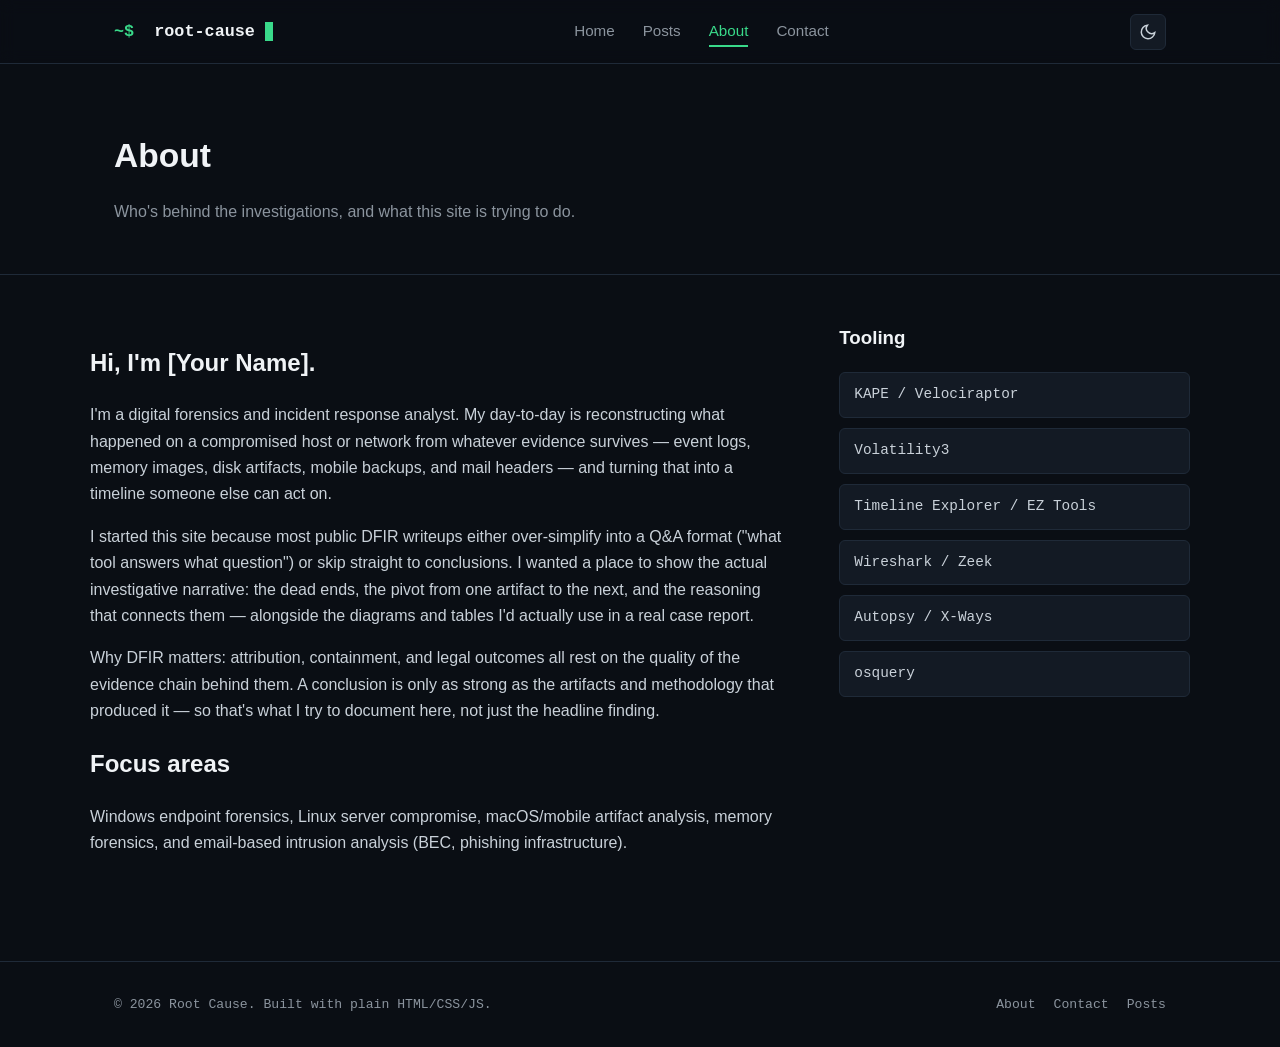
==== about.html @ 230860d8 "Initial Root Cause site Co-Authored-By: Claude Sonnet 5.5 <noreply@anthropic.com>" ====
<!DOCTYPE html>
<html lang="en">
<head>
  <meta charset="UTF-8">
  <meta name="viewport" content="width=device-width, initial-scale=1.0">
  <title>About | Root Cause</title>
  <meta name="description" content="About the analyst behind Root Cause — background, tooling, and focus areas in DFIR.">
  <link rel="stylesheet" href="css/style.css">
  <link rel="stylesheet" href="css/syntax-highlight.css">
</head>
<body>

  <header class="site-header">
    <div class="container">
      <a href="index.html" class="brand"><span class="prompt">~$</span>&nbsp;root-cause<span class="cursor"></span></a>
      <nav>
        <ul class="nav-links">
          <li><a href="index.html">Home</a></li>
          <li><a href="posts/index.html">Posts</a></li>
          <li><a href="about.html" class="active">About</a></li>
          <li><a href="contact.html">Contact</a></li>
        </ul>
      </nav>
      <div class="nav-actions">
        <button class="theme-toggle" data-theme-toggle aria-label="Toggle dark/light theme">
          <svg class="icon-moon" viewBox="0 0 24 24" fill="none" stroke="currentColor" stroke-width="2"><path d="M21 12.79A9 9 0 1111.21 3 7 7 0 0021 12.79z"/></svg>
          <svg class="icon-sun" viewBox="0 0 24 24" fill="none" stroke="currentColor" stroke-width="2"><circle cx="12" cy="12" r="5"/><path d="M12 1v2M12 21v2M4.22 4.22l1.42 1.42M18.36 18.36l1.42 1.42M1 12h2M21 12h2M4.22 19.78l1.42-1.42M18.36 5.64l1.42-1.42"/></svg>
        </button>
        <button class="nav-burger" data-nav-burger aria-label="Toggle menu">
          <svg viewBox="0 0 24 24" width="18" height="18" fill="none" stroke="currentColor" stroke-width="2"><path d="M3 12h18M3 6h18M3 18h18"/></svg>
        </button>
      </div>
    </div>
  </header>

  <div class="mobile-nav" data-mobile-nav>
    <ul>
      <li><a href="index.html">Home</a></li>
      <li><a href="posts/index.html">Posts</a></li>
      <li><a href="about.html">About</a></li>
      <li><a href="contact.html">Contact</a></li>
    </ul>
  </div>

  <main>
    <div class="page-header">
      <div class="container">
        <h1>About</h1>
        <p>Who's behind the investigations, and what this site is trying to do.</p>
      </div>
    </div>

    <div class="container about-grid">
      <div class="reveal">
        <h2 style="color:var(--text-bright);">Hi, I'm [Your Name].</h2>
        <p>
          I'm a digital forensics and incident response analyst. My day-to-day is reconstructing
          what happened on a compromised host or network from whatever evidence survives —
          event logs, memory images, disk artifacts, mobile backups, and mail headers — and
          turning that into a timeline someone else can act on.
        </p>
        <p>
          I started this site because most public DFIR writeups either over-simplify into a
          Q&amp;A format ("what tool answers what question") or skip straight to conclusions.
          I wanted a place to show the actual investigative narrative: the dead ends, the
          pivot from one artifact to the next, and the reasoning that connects them —
          alongside the diagrams and tables I'd actually use in a real case report.
        </p>
        <p>
          Why DFIR matters: attribution, containment, and legal outcomes all rest on the
          quality of the evidence chain behind them. A conclusion is only as strong as the
          artifacts and methodology that produced it — so that's what I try to document here,
          not just the headline finding.
        </p>
        <h2 style="color:var(--text-bright);">Focus areas</h2>
        <p>Windows endpoint forensics, Linux server compromise, macOS/mobile artifact analysis, memory forensics, and email-based intrusion analysis (BEC, phishing infrastructure).</p>
      </div>

      <div class="reveal">
        <h3 style="color:var(--text-bright); margin-top:0;">Tooling</h3>
        <ul class="skill-list">
          <li>KAPE / Velociraptor</li>
          <li>Volatility3</li>
          <li>Timeline Explorer / EZ Tools</li>
          <li>Wireshark / Zeek</li>
          <li>Autopsy / X-Ways</li>
          <li>osquery</li>
        </ul>
      </div>
    </div>
  </main>

  <footer class="site-footer">
    <div class="container">
      <span>© 2026 Root Cause. Built with plain HTML/CSS/JS.</span>
      <div class="footer-links">
        <a href="about.html">About</a>
        <a href="contact.html">Contact</a>
        <a href="posts/index.html">Posts</a>
      </div>
    </div>
  </footer>

  <script src="js/main.js"></script>
</body>
</html>
---- css/style.css ----
/* ==========================================================================
   DFIR Blog — core stylesheet
   No external fonts/CDNs: system font stack only, for fast/offline loads.
   ========================================================================== */

:root {
  --bg: #0a0e14;
  --bg-elevated: #111721;
  --bg-card: #131a24;
  --border: #1f2a38;
  --text: #c9d1d9;
  --text-dim: #8b949e;
  --text-bright: #f0f3f6;
  --accent: #39d98a;
  --accent-dim: #23a466;
  --accent-2: #58a6ff;
  --danger: #f85149;
  --warning: #d29922;
  --code-bg: #0d1117;
  --shadow: 0 4px 24px rgba(0, 0, 0, 0.4);
  --font-body: -apple-system, BlinkMacSystemFont, "Segoe UI", Roboto, "Helvetica Neue", Arial, sans-serif;
  --font-mono: ui-monospace, SFMono-Regular, "Cascadia Code", Consolas, "Liberation Mono", Menlo, monospace;
  --radius: 6px;
  --max-width: 1100px;
  --header-h: 64px;
}

[data-theme="light"] {
  --bg: #f6f8fa;
  --bg-elevated: #ffffff;
  --bg-card: #ffffff;
  --border: #d0d7de;
  --text: #1f2328;
  --text-dim: #57606a;
  --text-bright: #0a0e14;
  --accent: #1a7f4e;
  --accent-dim: #146b41;
  --accent-2: #0969da;
  --danger: #cf222e;
  --warning: #9a6700;
  --code-bg: #f6f8fa;
  --shadow: 0 4px 24px rgba(140, 149, 159, 0.2);
}

* { box-sizing: border-box; }

html {
  scroll-behavior: smooth;
}

body {
  margin: 0;
  background: var(--bg);
  color: var(--text);
  font-family: var(--font-body);
  font-size: 16px;
  line-height: 1.65;
  transition: background 0.25s ease, color 0.25s ease;
}

img { max-width: 100%; display: block; }

a { color: var(--accent-2); text-decoration: none; }
a:hover { text-decoration: underline; }

.container {
  max-width: var(--max-width);
  margin: 0 auto;
  padding: 0 24px;
}

/* ---------- Header / Nav ---------- */

.site-header {
  position: sticky;
  top: 0;
  z-index: 100;
  height: var(--header-h);
  display: flex;
  align-items: center;
  background: rgba(10, 14, 20, 0.85);
  backdrop-filter: blur(8px);
  border-bottom: 1px solid var(--border);
}

[data-theme="light"] .site-header {
  background: rgba(246, 248, 250, 0.85);
}

.site-header .container {
  display: flex;
  align-items: center;
  justify-content: space-between;
  width: 100%;
}

.brand {
  display: flex;
  align-items: center;
  gap: 10px;
  font-family: var(--font-mono);
  font-weight: 600;
  font-size: 1.05rem;
  color: var(--text-bright);
}

.brand .prompt {
  color: var(--accent);
}

.brand .cursor {
  display: inline-block;
  width: 8px;
  height: 1.1em;
  background: var(--accent);
  animation: blink 1.1s steps(1) infinite;
  vertical-align: text-bottom;
}

@keyframes blink {
  0%, 49% { opacity: 1; }
  50%, 100% { opacity: 0; }
}

.nav-links {
  display: flex;
  align-items: center;
  gap: 28px;
  list-style: none;
  margin: 0;
  padding: 0;
}

.nav-links a {
  color: var(--text-dim);
  font-size: 0.95rem;
  font-weight: 500;
  position: relative;
  padding: 4px 0;
}

.nav-links a:hover,
.nav-links a.active {
  color: var(--accent);
  text-decoration: none;
}

.nav-links a.active::after {
  content: "";
  position: absolute;
  left: 0; right: 0; bottom: -4px;
  height: 2px;
  background: var(--accent);
}

.nav-actions {
  display: flex;
  align-items: center;
  gap: 14px;
}

.theme-toggle, .nav-burger {
  background: var(--bg-card);
  border: 1px solid var(--border);
  color: var(--text);
  border-radius: var(--radius);
  width: 36px;
  height: 36px;
  display: flex;
  align-items: center;
  justify-content: center;
  cursor: pointer;
  transition: border-color 0.2s ease, transform 0.15s ease;
}

.theme-toggle:hover, .nav-burger:hover {
  border-color: var(--accent);
  transform: translateY(-1px);
}

.icon-sun, .icon-moon { display: none; width: 18px; height: 18px; }
[data-theme="light"] .icon-sun { display: block; }
:root:not([data-theme="light"]) .icon-moon { display: block; }

.nav-burger { display: none; }

/* ---------- Hero ---------- */

.hero {
  padding: 88px 0 64px;
  border-bottom: 1px solid var(--border);
  position: relative;
  overflow: hidden;
}

.hero::before {
  content: "";
  position: absolute;
  inset: 0;
  background-image:
    linear-gradient(var(--border) 1px, transparent 1px),
    linear-gradient(90deg, var(--border) 1px, transparent 1px);
  background-size: 40px 40px;
  opacity: 0.25;
  mask-image: radial-gradient(ellipse at top left, black, transparent 70%);
  pointer-events: none;
}

.hero .container { position: relative; }

.eyebrow {
  font-family: var(--font-mono);
  color: var(--accent);
  font-size: 0.85rem;
  letter-spacing: 0.08em;
  text-transform: uppercase;
  margin-bottom: 14px;
}

.hero h1 {
  font-size: clamp(1.9rem, 4vw, 2.8rem);
  line-height: 1.2;
  color: var(--text-bright);
  margin: 0 0 18px;
  max-width: 760px;
}

.hero p.lede {
  font-size: 1.1rem;
  color: var(--text-dim);
  max-width: 640px;
  margin: 0 0 30px;
}

.btn {
  display: inline-flex;
  align-items: center;
  gap: 8px;
  padding: 12px 22px;
  border-radius: var(--radius);
  font-weight: 600;
  font-size: 0.95rem;
  border: 1px solid transparent;
  cursor: pointer;
  transition: transform 0.15s ease, box-shadow 0.15s ease, background 0.15s ease;
}

.btn:hover { text-decoration: none; transform: translateY(-2px); }

.btn-primary {
  background: var(--accent);
  color: #04140b;
}
.btn-primary:hover { box-shadow: 0 6px 20px rgba(57, 217, 138, 0.35); }

.btn-ghost {
  background: transparent;
  border-color: var(--border);
  color: var(--text);
}
.btn-ghost:hover { border-color: var(--accent); color: var(--accent); }

.hero-actions { display: flex; gap: 14px; flex-wrap: wrap; }

/* ---------- Section headings ---------- */

.section {
  padding: 56px 0;
}

.section-head {
  display: flex;
  align-items: baseline;
  justify-content: space-between;
  margin-bottom: 28px;
  flex-wrap: wrap;
  gap: 12px;
}

.section-head h2 {
  font-size: 1.5rem;
  color: var(--text-bright);
  margin: 0;
}

.section-head .view-all {
  font-family: var(--font-mono);
  font-size: 0.9rem;
}

/* ---------- Post cards / grid ---------- */

.post-grid {
  display: grid;
  grid-template-columns: repeat(auto-fill, minmax(300px, 1fr));
  gap: 20px;
}

.post-card {
  background: var(--bg-card);
  border: 1px solid var(--border);
  border-radius: var(--radius);
  padding: 22px;
  display: flex;
  flex-direction: column;
  gap: 12px;
  transition: border-color 0.2s ease, transform 0.2s ease, box-shadow 0.2s ease;
  opacity: 0;
  transform: translateY(14px);
}

.post-card.in-view {
  opacity: 1;
  transform: translateY(0);
}

.post-card:hover {
  border-color: var(--accent);
  transform: translateY(-3px);
  box-shadow: var(--shadow);
}

.post-card .meta-row {
  display: flex;
  align-items: center;
  gap: 10px;
  font-family: var(--font-mono);
  font-size: 0.78rem;
  color: var(--text-dim);
}

.post-card h3 {
  margin: 0;
  font-size: 1.15rem;
  color: var(--text-bright);
}

.post-card h3 a { color: inherit; }

.post-card p {
  margin: 0;
  color: var(--text-dim);
  font-size: 0.92rem;
  flex: 1;
}

.tag-row {
  display: flex;
  flex-wrap: wrap;
  gap: 6px;
}

.tag {
  font-family: var(--font-mono);
  font-size: 0.72rem;
  padding: 3px 9px;
  border-radius: 999px;
  border: 1px solid var(--border);
  color: var(--text-dim);
}

.badge {
  font-family: var(--font-mono);
  font-size: 0.72rem;
  padding: 3px 9px;
  border-radius: 999px;
  font-weight: 600;
  text-transform: uppercase;
  letter-spacing: 0.03em;
}

.badge-beginner { background: rgba(57, 217, 138, 0.15); color: var(--accent); }
.badge-intermediate { background: rgba(210, 153, 34, 0.15); color: var(--warning); }
.badge-advanced { background: rgba(248, 81, 73, 0.15); color: var(--danger); }

/* ---------- Filters (posts index) ---------- */

.filter-bar {
  display: flex;
  flex-wrap: wrap;
  gap: 10px;
  margin-bottom: 30px;
}

.filter-chip {
  font-family: var(--font-mono);
  font-size: 0.85rem;
  background: var(--bg-card);
  border: 1px solid var(--border);
  color: var(--text-dim);
  padding: 7px 16px;
  border-radius: 999px;
  cursor: pointer;
  transition: all 0.15s ease;
}

.filter-chip:hover { border-color: var(--accent); color: var(--text); }

.filter-chip.active {
  background: var(--accent);
  border-color: var(--accent);
  color: #04140b;
}

.empty-state {
  color: var(--text-dim);
  font-family: var(--font-mono);
  padding: 40px 0;
  text-align: center;
}

/* ---------- Article ---------- */

.article-header {
  padding: 56px 0 32px;
  border-bottom: 1px solid var(--border);
}

.article-header h1 {
  font-size: clamp(1.6rem, 3.4vw, 2.3rem);
  color: var(--text-bright);
  margin: 14px 0;
}

.frontmatter {
  display: flex;
  flex-wrap: wrap;
  gap: 10px 24px;
  font-family: var(--font-mono);
  font-size: 0.85rem;
  color: var(--text-dim);
  margin: 18px 0;
}

.frontmatter .fm-item strong {
  color: var(--text);
  font-weight: 600;
}

.killchain-box {
  background: var(--bg-card);
  border-left: 3px solid var(--accent);
  border-radius: 0 var(--radius) var(--radius) 0;
  padding: 16px 20px;
  margin-top: 20px;
  font-size: 0.98rem;
}

.killchain-box .label {
  font-family: var(--font-mono);
  color: var(--accent);
  font-size: 0.75rem;
  text-transform: uppercase;
  letter-spacing: 0.08em;
  display: block;
  margin-bottom: 6px;
}

.article-body-wrap {
  display: grid;
  grid-template-columns: minmax(0, 1fr) 240px;
  gap: 48px;
  padding: 40px 0 80px;
  align-items: start;
}

.article-body {
  max-width: 720px;
  font-size: 1.03rem;
}

.article-body h2 {
  color: var(--text-bright);
  font-size: 1.4rem;
  margin: 44px 0 16px;
  scroll-margin-top: 84px;
}

.article-body h3 {
  color: var(--text-bright);
  font-size: 1.15rem;
  margin: 34px 0 12px;
  scroll-margin-top: 84px;
}

.article-body p { margin: 0 0 18px; color: var(--text); }
.article-body ul, .article-body ol { margin: 0 0 18px; padding-left: 24px; color: var(--text); }
.article-body li { margin-bottom: 6px; }
.article-body blockquote {
  margin: 20px 0;
  padding: 4px 18px;
  border-left: 3px solid var(--border);
  color: var(--text-dim);
  font-style: italic;
}

.article-body figure {
  margin: 28px 0;
}

.article-body figcaption {
  font-size: 0.85rem;
  color: var(--text-dim);
  margin-top: 10px;
  text-align: center;
  font-family: var(--font-mono);
}

.article-body figure img, .article-body figure svg {
  border: 1px solid var(--border);
  border-radius: var(--radius);
  background: var(--code-bg);
}

.diagram-wrap {
  background: var(--bg-card);
  border: 1px solid var(--border);
  border-radius: var(--radius);
  padding: 20px;
  margin: 28px 0;
  overflow-x: auto;
}

/* ---------- Code blocks ---------- */

pre {
  background: var(--code-bg);
  border: 1px solid var(--border);
  border-radius: var(--radius);
  padding: 16px 18px;
  overflow-x: auto;
  margin: 20px 0;
  position: relative;
}

pre code {
  font-family: var(--font-mono);
  font-size: 0.88rem;
  line-height: 1.6;
  color: var(--text);
}

code {
  font-family: var(--font-mono);
  background: var(--code-bg);
  padding: 2px 6px;
  border-radius: 4px;
  font-size: 0.88em;
}

pre code { background: none; padding: 0; }

.code-label {
  position: absolute;
  top: 0;
  right: 0;
  font-family: var(--font-mono);
  font-size: 0.7rem;
  color: var(--text-dim);
  background: var(--bg-elevated);
  border: 1px solid var(--border);
  border-top: none;
  border-right: none;
  border-radius: 0 6px 0 6px;
  padding: 3px 10px;
  text-transform: uppercase;
  letter-spacing: 0.05em;
}

/* ---------- Reconstructed timeline ---------- */
/* A borderless rail, not a boxed widget — the timeline reads as part of
   the article, not a separate panel dropped into it. */

.timeline-section ol {
  list-style: none;
  margin: 0;
  padding: 0;
  border-left: 1px solid var(--border);
}

.timeline-section li {
  display: grid;
  gap: 3px 16px;
  grid-template-columns: 1fr;
  padding: 13px 0 13px 20px;
  position: relative;
}

.timeline-section li::before {
  content: "";
  position: absolute;
  left: -3.5px;
  top: 21px;
  width: 6px;
  height: 6px;
  background: var(--accent);
  border-radius: 50%;
}

/* Marks the events where the investigation's severity actually escalates
   (credential theft, exfil, C2) — a deliberate color break in an
   otherwise uniform rail, not decoration. */
.timeline-section li.critical::before { background: var(--danger); }
.timeline-section li.critical .tl-time { color: var(--danger); }

@media (min-width: 46rem) {
  .timeline-section li {
    grid-template-columns: 10rem minmax(0, 1fr) 14rem;
    align-items: baseline;
  }
}

.tl-time {
  font-family: var(--font-mono);
  font-size: 0.82rem;
  color: var(--accent);
}

.tl-event { color: var(--text); font-size: 1rem; }

.tl-source {
  font-family: var(--font-mono);
  font-size: 0.75rem;
  color: var(--text-dim);
  word-break: break-word;
}

/* ---------- Evidence / artifact correlation table ---------- */
/* Same principle: a plain table that sits in the page flow — row-rule
   dividers only, no card, no shaded header band. */

.ev-controls {
  display: flex;
  flex-wrap: wrap;
  gap: 12px 20px;
  align-items: end;
  margin-bottom: 24px;
}

.ev-search {
  display: flex;
  flex-direction: column;
  gap: 6px;
}

.ev-search span {
  font-family: var(--font-mono);
  font-size: 0.72rem;
  color: var(--text-dim);
  text-transform: uppercase;
  letter-spacing: 0.05em;
}

#ev-q {
  background: var(--bg-card);
  border: 1px solid var(--border);
  color: var(--text);
  font-family: var(--font-mono);
  font-size: 0.85rem;
  padding: 9px 12px;
  border-radius: var(--radius);
  min-width: 15rem;
}

#ev-q:focus { outline: 1px solid var(--accent); }

.ev-controls .filter-bar { margin: 0; }

/* The article column is capped at 720px for prose readability, which is
   too narrow for 5 text-heavy columns — cramming them in forced every
   cell into a squeeze-wrap. Instead the table gets a min-width wider
   than that column and scrolls horizontally (desktop/tablet only —
   the media query below swaps to stacked cards on phones, where
   scrolling a wide table sideways is the worse of the two options). */
.ev-table-scroll { overflow-x: auto; padding-bottom: 2px; }

table.ev-table {
  width: 100%;
  min-width: 820px;
  border-collapse: collapse;
  font-size: 0.92rem;
}

table.ev-table th {
  text-align: left;
  font-family: var(--font-mono);
  font-size: 0.72rem;
  text-transform: uppercase;
  letter-spacing: 0.04em;
  color: var(--text-dim);
  border-top: 1px solid var(--border);
  border-bottom: 1px solid var(--border);
  padding: 10px 18px 10px 0;
  vertical-align: bottom;
}

table.ev-table td {
  padding: 14px 18px 14px 0;
  border-bottom: 1px solid var(--border);
  vertical-align: top;
  line-height: 1.5;
  transition: background 0.12s ease;
}

table.ev-table tbody tr:hover td { background: rgba(57, 217, 138, 0.05); }
table.ev-table tbody tr:last-child td { border-bottom: none; }

table.ev-table td.mono {
  font-family: var(--font-mono);
  font-size: 0.84rem;
  word-break: break-word;
}

table.ev-table td.limit { color: var(--text-dim); }

table.ev-table tr[hidden] { display: none; }

.conf {
  font-family: var(--font-mono);
  font-size: 0.72rem;
  border: 1px solid;
  padding: 3px 8px;
  border-radius: 3px;
  white-space: nowrap;
}

.conf-high   { color: var(--accent);  border-color: rgba(57, 217, 138, 0.4); }
.conf-medium { color: var(--warning); border-color: rgba(210, 153, 34, 0.4); }
.conf-low    { color: var(--danger);  border-color: rgba(248, 81, 73, 0.4); }

.ev-empty {
  padding: 18px 0;
  color: var(--text-dim);
  font-family: var(--font-mono);
  font-size: 0.85rem;
}

@media (max-width: 46rem) {
  table.ev-table, table.ev-table tbody, table.ev-table tr, table.ev-table td { display: block; width: 100%; min-width: 0; }
  .ev-table-scroll { overflow-x: visible; }
  table.ev-table thead { display: none; }
  table.ev-table tr { border-bottom: 1px solid var(--border); padding: 16px 0; }
  table.ev-table td { border: 0; padding: 4px 0; }
  table.ev-table td::before {
    content: attr(data-label) ": ";
    color: var(--text-dim);
    font-family: var(--font-mono);
    font-size: 0.7rem;
  }
}

/* ---------- Key learnings ---------- */

.learnings-box {
  background: var(--bg-card);
  border: 1px solid var(--border);
  border-radius: var(--radius);
  padding: 26px 28px;
  margin-top: 40px;
}

.learnings-box h2 {
  margin-top: 0 !important;
}

.learnings-box ul { padding-left: 20px; }

.artifact-ref-grid {
  display: grid;
  grid-template-columns: repeat(auto-fill, minmax(200px, 1fr));
  gap: 10px;
  margin-top: 14px;
}

.artifact-ref-grid .ref-item {
  font-family: var(--font-mono);
  font-size: 0.82rem;
  background: var(--code-bg);
  border: 1px solid var(--border);
  border-radius: var(--radius);
  padding: 10px 12px;
  color: var(--text-dim);
}

.artifact-ref-grid .ref-item strong { color: var(--accent); display: block; margin-bottom: 3px; }

/* ---------- TOC sidebar ---------- */

.toc-sidebar {
  position: sticky;
  top: 84px;
}

.toc-sidebar .toc-title {
  font-family: var(--font-mono);
  font-size: 0.75rem;
  text-transform: uppercase;
  letter-spacing: 0.08em;
  color: var(--text-dim);
  margin-bottom: 12px;
}

#toc-list {
  list-style: none;
  margin: 0;
  padding: 0;
  border-left: 1px solid var(--border);
}

#toc-list li a {
  display: block;
  padding: 6px 0 6px 16px;
  margin-left: -1px;
  border-left: 2px solid transparent;
  color: var(--text-dim);
  font-size: 0.88rem;
}

#toc-list li.level-3 a { padding-left: 30px; font-size: 0.83rem; }

#toc-list li a:hover { color: var(--text); text-decoration: none; }

#toc-list li a.active {
  color: var(--accent);
  border-left-color: var(--accent);
}

/* ---------- Post footer nav ---------- */

.post-footer-nav {
  border-top: 1px solid var(--border);
  padding-top: 24px;
  margin-top: 48px;
  display: flex;
  justify-content: space-between;
  align-items: center;
  flex-wrap: wrap;
  gap: 16px;
}

.post-footer-nav .back-link {
  font-family: var(--font-mono);
  font-size: 0.9rem;
}

/* ---------- About / Contact ---------- */

.page-header {
  padding: 64px 0 32px;
  border-bottom: 1px solid var(--border);
}

.page-header h1 { color: var(--text-bright); font-size: 2.1rem; margin: 0 0 12px; }
.page-header p { color: var(--text-dim); max-width: 640px; }

.about-grid {
  display: grid;
  grid-template-columns: 2fr 1fr;
  gap: 48px;
  padding: 48px 0;
}

.skill-list { list-style: none; padding: 0; margin: 0; display: flex; flex-direction: column; gap: 10px; }
.skill-list li {
  font-family: var(--font-mono);
  font-size: 0.9rem;
  padding: 10px 14px;
  background: var(--bg-card);
  border: 1px solid var(--border);
  border-radius: var(--radius);
}

.contact-methods {
  display: grid;
  grid-template-columns: repeat(auto-fill, minmax(220px, 1fr));
  gap: 16px;
  margin-top: 32px;
}

.contact-card {
  background: var(--bg-card);
  border: 1px solid var(--border);
  border-radius: var(--radius);
  padding: 20px;
  text-align: center;
  transition: border-color 0.2s ease, transform 0.2s ease;
}

.contact-card:hover { border-color: var(--accent); transform: translateY(-2px); }
.contact-card .label { font-family: var(--font-mono); font-size: 0.78rem; color: var(--text-dim); text-transform: uppercase; letter-spacing: 0.06em; }
.contact-card .value { margin-top: 8px; font-weight: 600; color: var(--text-bright); }

/* ---------- Footer ---------- */

.site-footer {
  border-top: 1px solid var(--border);
  padding: 32px 0;
  margin-top: 40px;
}

.site-footer .container {
  display: flex;
  justify-content: space-between;
  align-items: center;
  flex-wrap: wrap;
  gap: 12px;
  font-family: var(--font-mono);
  font-size: 0.82rem;
  color: var(--text-dim);
}

.site-footer a { color: var(--text-dim); }
.site-footer a:hover { color: var(--accent); }

.footer-links { display: flex; gap: 18px; }

/* ---------- Scroll reveal ---------- */

.reveal {
  opacity: 0;
  transform: translateY(16px);
  transition: opacity 0.6s ease, transform 0.6s ease;
}
.reveal.in-view { opacity: 1; transform: translateY(0); }

/* ---------- Responsive ---------- */

@media (max-width: 860px) {
  .article-body-wrap { grid-template-columns: 1fr; }
  .toc-sidebar { display: none; }
  .about-grid { grid-template-columns: 1fr; }
}

@media (max-width: 720px) {
  .nav-links { display: none; }
  .nav-burger { display: flex; }
  .hero { padding: 56px 0 40px; }
}

@media (max-width: 480px) {
  .frontmatter { flex-direction: column; gap: 8px; }
}
---- css/syntax-highlight.css ----
/* Token colors for js/highlight.js (self-hosted, no CDN highlighter) */

.tok-keyword   { color: #ff7b72; }
.tok-string    { color: #a5d6ff; }
.tok-number    { color: #79c0ff; }
.tok-comment   { color: #8b949e; font-style: italic; }
.tok-function  { color: #d2a8ff; }
.tok-flag      { color: #ffa657; }
.tok-variable  { color: #79c0ff; }
.tok-operator  { color: #ff7b72; }
.tok-punct     { color: #8b949e; }
.tok-ip        { color: #39d98a; }
.tok-hash      { color: #d29922; }

[data-theme="light"] .tok-keyword   { color: #cf222e; }
[data-theme="light"] .tok-string    { color: #0a3069; }
[data-theme="light"] .tok-number    { color: #0550ae; }
[data-theme="light"] .tok-comment   { color: #6e7781; }
[data-theme="light"] .tok-function  { color: #8250df; }
[data-theme="light"] .tok-flag      { color: #953800; }
[data-theme="light"] .tok-variable  { color: #0550ae; }
[data-theme="light"] .tok-operator  { color: #cf222e; }
[data-theme="light"] .tok-ip        { color: #1a7f4e; }
[data-theme="light"] .tok-hash      { color: #9a6700; }

/* mobile nav drawer */
.mobile-nav {
  display: none;
  position: fixed;
  inset: var(--header-h) 0 0 0;
  background: var(--bg);
  z-index: 99;
  padding: 24px;
  border-top: 1px solid var(--border);
}
.mobile-nav.open { display: block; }
.mobile-nav ul { list-style: none; padding: 0; margin: 0; display: flex; flex-direction: column; gap: 4px; }
.mobile-nav a {
  display: block;
  padding: 14px 4px;
  font-size: 1.1rem;
  color: var(--text);
  border-bottom: 1px solid var(--border);
}
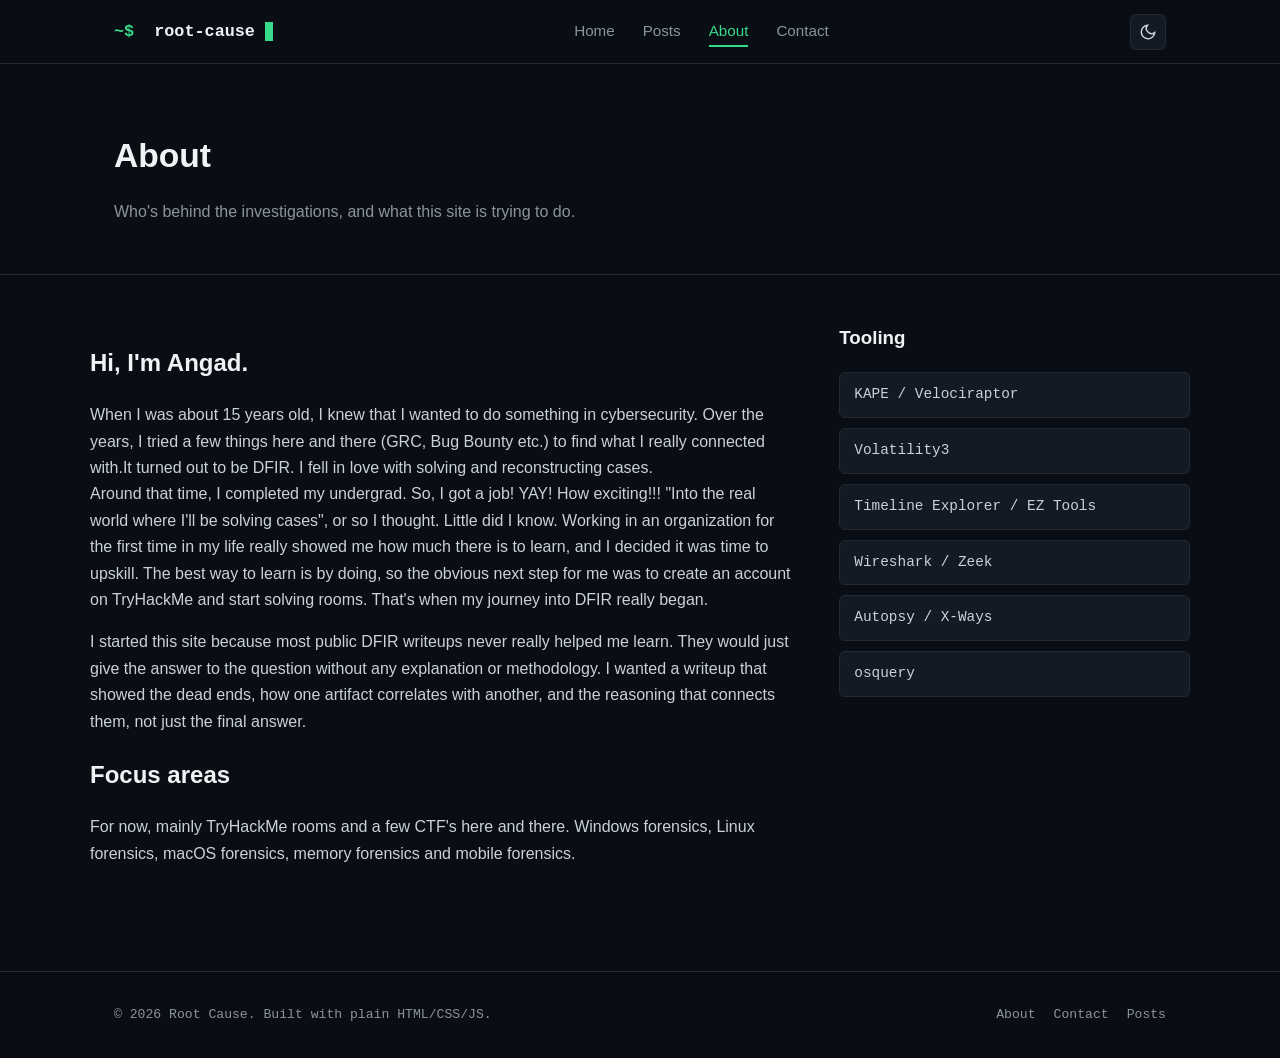
==== commit e2d950cc: "Home,About and Contact page" ====
--- a/about.html
+++ b/about.html
@@ -52,28 +52,18 @@
 
     <div class="container about-grid">
       <div class="reveal">
-        <h2 style="color:var(--text-bright);">Hi, I'm [Your Name].</h2>
+        <h2 style="color:var(--text-bright);">Hi, I'm Angad.</h2>
         <p>
-          I'm a digital forensics and incident response analyst. My day-to-day is reconstructing
-          what happened on a compromised host or network from whatever evidence survives —
-          event logs, memory images, disk artifacts, mobile backups, and mail headers — and
-          turning that into a timeline someone else can act on.
+         When I was about 15 years old, I knew that I wanted to do something in cybersecurity. Over the years, I tried a few things here and there (GRC, Bug Bounty etc.) to find what I really connected with.It turned out to be DFIR. I fell in love with solving and reconstructing cases. <br> Around that time, I completed my undergrad.
+         So, I got a job! YAY! How exciting!!! "Into the real world where I'll be solving cases", or so I thought. Little did I know. Working in an organization for the first time in my life really showed me how much there is to learn, and I decided it was time to upskill. The best way to learn is by doing, so the obvious next step for me was to create an account on TryHackMe and start solving rooms. That's when my journey into DFIR really began.
         </p>
         <p>
-          I started this site because most public DFIR writeups either over-simplify into a
-          Q&amp;A format ("what tool answers what question") or skip straight to conclusions.
-          I wanted a place to show the actual investigative narrative: the dead ends, the
-          pivot from one artifact to the next, and the reasoning that connects them —
-          alongside the diagrams and tables I'd actually use in a real case report.
+         I started this site because most public DFIR writeups never really helped me learn. They would just give the answer to the question without any explanation or methodology. I wanted a writeup that showed the dead ends, how one artifact correlates with another, and the reasoning that connects them, not just the final answer.
         </p>
-        <p>
-          Why DFIR matters: attribution, containment, and legal outcomes all rest on the
-          quality of the evidence chain behind them. A conclusion is only as strong as the
-          artifacts and methodology that produced it — so that's what I try to document here,
-          not just the headline finding.
-        </p>
+
         <h2 style="color:var(--text-bright);">Focus areas</h2>
-        <p>Windows endpoint forensics, Linux server compromise, macOS/mobile artifact analysis, memory forensics, and email-based intrusion analysis (BEC, phishing infrastructure).</p>
+        <p>For now, mainly TryHackMe rooms and a few CTF's here and there.
+           Windows forensics, Linux forensics, macOS forensics, memory forensics and mobile forensics. </p>
       </div>
 
       <div class="reveal">
